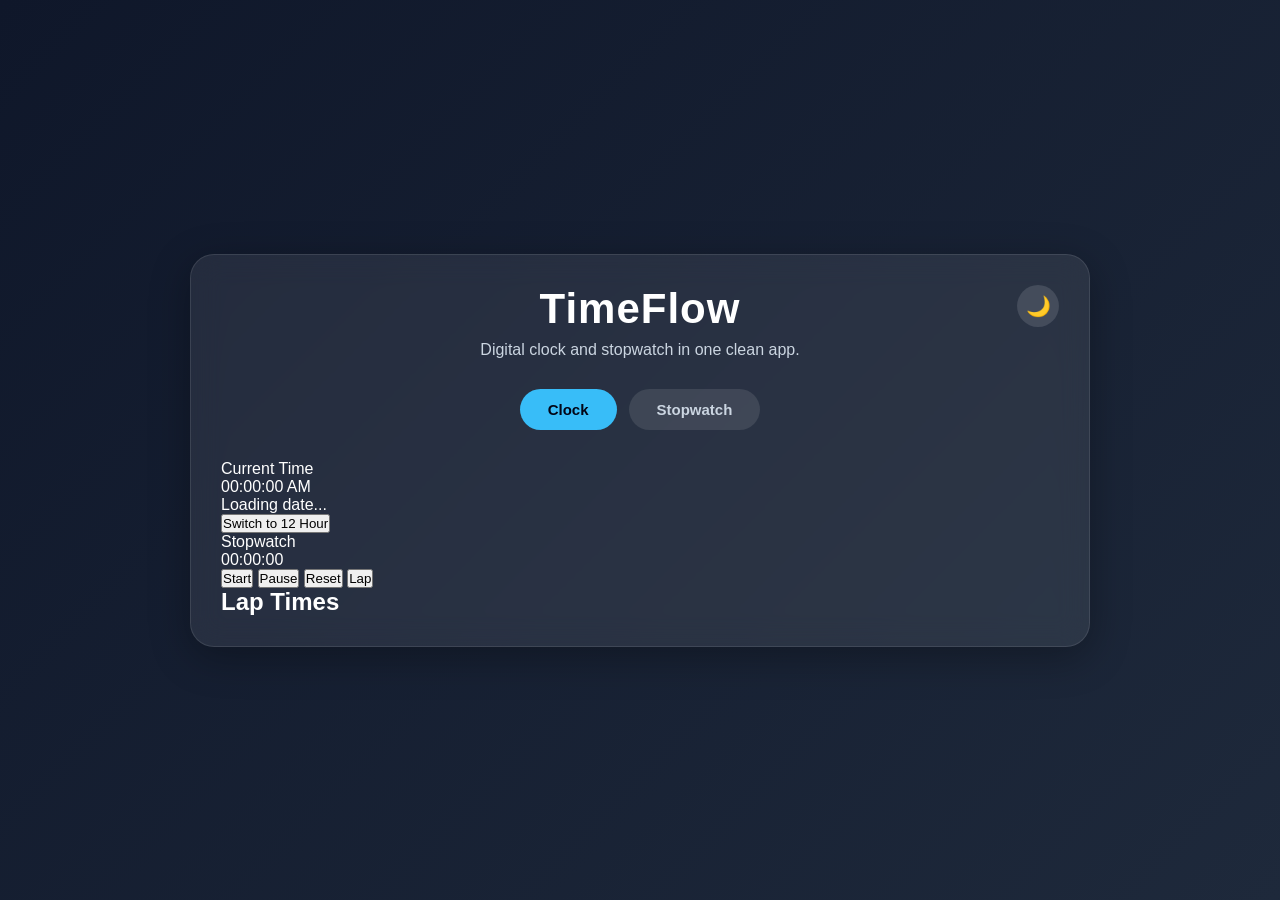
==== index.html @ b77de39b "folder structure changed" ====
<!DOCTYPE html>
<html lang="en">
<head>
    <meta charset="UTF-8">
    <meta name="viewport" content="width=device-width, initial-scale=1.0">
    <title>TimeFlow | Digital Clock & Stopwatch</title>

    <link rel="stylesheet" href="css/style.css">
</head>
<body>

    <div class="app">

        <header class="app-header">
            <h1>TimeFlow</h1>
            <p>Digital clock and stopwatch in one clean app.</p>

            <button id="themeToggle" class="theme-btn">🌙</button>
        </header>

        <nav class="tabs">
            <button class="tab-btn active" data-tab="clock">Clock</button>
            <button class="tab-btn" data-tab="stopwatch">Stopwatch</button>
        </nav>

        <main>
            <section id="clock" class="panel active">
                <p class="label">Current Time</p>

                <div class="clock-display">
                    <span id="clockTime">00:00:00</span>
                    <span id="ampm">AM</span>
                </div>

                <p id="dateText" class="date-text">Loading date...</p>

                <button id="formatToggle" class="secondary-btn">
                    Switch to 12 Hour
                </button>
            </section>

            <section id="stopwatch" class="panel">
                <p class="label">Stopwatch</p>

                <div class="stopwatch-display" id="stopwatchTime">
                    00:00:00
                </div>

                <div class="controls">
                    <button id="startBtn" class="primary-btn">Start</button>
                    <button id="pauseBtn" class="warning-btn">Pause</button>
                    <button id="resetBtn" class="danger-btn">Reset</button>
                    <button id="lapBtn" class="secondary-btn">Lap</button>
                </div>

                <div class="laps">
                    <h2>Lap Times</h2>
                    <ul id="lapList"></ul>
                </div>
            </section>
        </main>

    </div>

    <script src="js/app.js"></script>
</body>
</html>
---- css/style.css ----
*{
    margin:0;
    padding:0;
    box-sizing:border-box;
}

body{
    min-height:100vh;
    display:flex;
    justify-content:center;
    align-items:center;
    padding:20px;

    font-family:Segoe UI, sans-serif;

    background:linear-gradient(
        135deg,
        #0f172a,
        #1e293b
    );

    color:white;
}

.app{
    width:100%;
    max-width:900px;

    background:rgba(255,255,255,0.08);

    backdrop-filter:blur(15px);

    border:1px solid rgba(255,255,255,0.1);

    border-radius:24px;

    padding:30px;

    box-shadow:
    0 10px 40px rgba(0,0,0,0.3);
}
.app-header{
    position:relative;
    text-align:center;
    margin-bottom:30px;
}

.app-header h1{
    font-size:42px;
    letter-spacing:1px;
    margin-bottom:8px;
}

.app-header p{
    color:#cbd5e1;
    font-size:16px;
}

.theme-btn{
    position:absolute;
    top:0;
    right:0;

    width:42px;
    height:42px;

    border:none;
    border-radius:50%;

    background:rgba(255,255,255,0.12);
    color:white;

    font-size:20px;
    cursor:pointer;
}

.tabs{
    display:flex;
    justify-content:center;
    gap:12px;
    margin-bottom:30px;
}

.tab-btn{
    border:none;
    padding:12px 28px;
    border-radius:999px;

    background:rgba(255,255,255,0.1);
    color:#cbd5e1;

    font-size:15px;
    font-weight:600;
    cursor:pointer;
}

.tab-btn.active{
    background:#38bdf8;
    color:#020617;
}
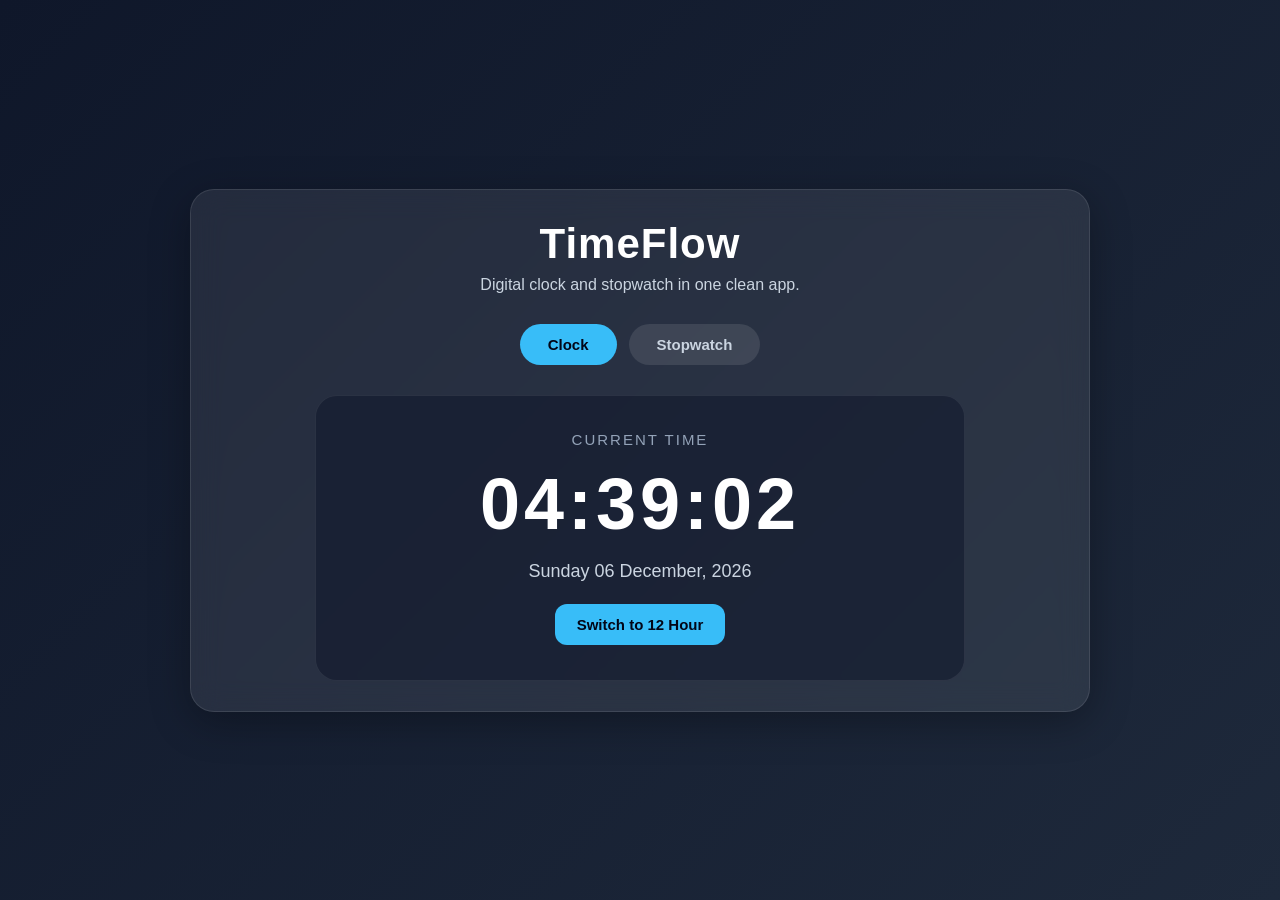
==== commit 5d254f7d: "updated code and fixes favicon added" ====
--- a/index.html
+++ b/index.html
@@ -4,7 +4,7 @@
     <meta charset="UTF-8">
     <meta name="viewport" content="width=device-width, initial-scale=1.0">
     <title>TimeFlow | Digital Clock & Stopwatch</title>
-
+    <link rel="icon" href="data:image/svg+xml,<svg xmlns='http://www.w3.org/2000/svg' viewBox='0 0 100 100'><text y='.9em' font-size='90'>⏱️</text></svg>">
     <link rel="stylesheet" href="css/style.css">
 </head>
 <body>
@@ -15,7 +15,7 @@
             <h1>TimeFlow</h1>
             <p>Digital clock and stopwatch in one clean app.</p>
 
-            <button id="themeToggle" class="theme-btn">🌙</button>
+           
         </header>
 
         <nav class="tabs">
--- a/css/style.css
+++ b/css/style.css
@@ -3,7 +3,17 @@
     padding:0;
     box-sizing:border-box;
 }
-
+:root{
+    --bg-primary:#0f172a;
+    --bg-secondary:#1e293b;
+    --card-bg:rgba(255,255,255,0.08);
+    --panel-bg:rgba(15,23,42,0.55);
+
+    --text-primary:#ffffff;
+    --text-secondary:#cbd5e1;
+
+    --accent:#38bdf8;
+}
 body{
     min-height:100vh;
     display:flex;
@@ -13,20 +23,20 @@
 
     font-family:Segoe UI, sans-serif;
 
-    background:linear-gradient(
-        135deg,
-        #0f172a,
-        #1e293b
-    );
-
-    color:white;
+   background:linear-gradient(
+135deg,
+var(--bg-primary),
+var(--bg-secondary)
+);
+
+    color:var(--text-primary);
 }
 
 .app{
     width:100%;
     max-width:900px;
 
-    background:rgba(255,255,255,0.08);
+      background:var(--card-bg);
 
     backdrop-filter:blur(15px);
 
@@ -52,27 +62,10 @@
 }
 
 .app-header p{
-    color:#cbd5e1;
+   color:var(--text-secondary);
     font-size:16px;
 }
 
-.theme-btn{
-    position:absolute;
-    top:0;
-    right:0;
-
-    width:42px;
-    height:42px;
-
-    border:none;
-    border-radius:50%;
-
-    background:rgba(255,255,255,0.12);
-    color:white;
-
-    font-size:20px;
-    cursor:pointer;
-}
 
 .tabs{
     display:flex;
@@ -87,7 +80,7 @@
     border-radius:999px;
 
     background:rgba(255,255,255,0.1);
-    color:#cbd5e1;
+    color:var(--text-secondary);
 
     font-size:15px;
     font-weight:600;
@@ -95,6 +88,180 @@
 }
 
 .tab-btn.active{
+     background:var(--accent);
+    color:#020617;
+}
+.panel{
+    display:none;
+    text-align:center;
+
+    max-width:650px;
+    margin:0 auto;
+    padding:35px 25px;
+
+  background:var(--panel-bg);
+    border:1px solid rgba(255,255,255,0.08);
+    border-radius:22px;
+}
+
+.panel.active{
+    display:block;
+}
+
+.label{
+    color:#94a3b8;
+    font-size:15px;
+    margin-bottom:15px;
+    text-transform:uppercase;
+    letter-spacing:2px;
+}
+
+.clock-display,
+.stopwatch-display{
+    font-size:72px;
+    font-weight:700;
+    letter-spacing:4px;
+    margin-bottom:16px;
+}
+
+#ampm{
+    font-size:24px;
+      color:var(--accent);
+    margin-left:8px;
+}
+
+.date-text{
+     color:var(--text-secondary);
+    font-size:18px;
+    margin-bottom:22px;
+}
+button{
+    font-family:inherit;
+}
+
+.primary-btn,
+.secondary-btn,
+.warning-btn,
+.danger-btn{
+    border:none;
+    padding:12px 22px;
+    border-radius:12px;
+
+    font-size:15px;
+    font-weight:700;
+    cursor:pointer;
+
+    transition:0.25s ease;
+}
+
+.primary-btn{
+    background:#22c55e;
+    color:white;
+}
+
+.secondary-btn{
     background:#38bdf8;
     color:#020617;
+}
+
+.warning-btn{
+    background:#f59e0b;
+    color:white;
+}
+
+.danger-btn{
+    background:#ef4444;
+    color:white;
+}
+
+.controls{
+    display:flex;
+    justify-content:center;
+    flex-wrap:wrap;
+    gap:12px;
+    margin-top:20px;
+}
+
+button:hover{
+    transform:translateY(-2px);
+}
+.laps{
+    margin-top:25px;
+}
+
+.laps h2{
+    font-size:24px;
+    margin-bottom:12px;
+}
+
+#lapList{
+    list-style:none;
+    padding:0;
+    margin:0 auto;
+
+    max-width:360px;
+    max-height:150px;
+    overflow-y:auto;
+}
+
+#lapList li{
+    display:flex;
+    justify-content:space-between;
+
+    padding:10px 14px;
+    margin-bottom:8px;
+
+    background:rgba(255,255,255,0.08);
+    border-radius:10px;
+
+    color:#e2e8f0;
+    font-size:15px;
+}
+
+@media (max-width: 600px){
+    .app{
+        padding:22px 16px;
+    }
+
+    .app-header h1{
+        font-size:34px;
+    }
+
+    .app-header p{
+        font-size:14px;
+    }
+
+    .clock-display,
+    .stopwatch-display{
+        font-size:42px;
+        letter-spacing:2px;
+    }
+
+    #ampm{
+        font-size:18px;
+    }
+
+    .tabs{
+        gap:8px;
+    }
+
+    .tab-btn{
+        padding:10px 20px;
+    }
+
+    .panel{
+        padding:28px 16px;
+    }
+
+    .controls{
+        gap:10px;
+    }
+
+    .primary-btn,
+    .secondary-btn,
+    .warning-btn,
+    .danger-btn{
+        padding:10px 16px;
+        font-size:14px;
+    }
 }
